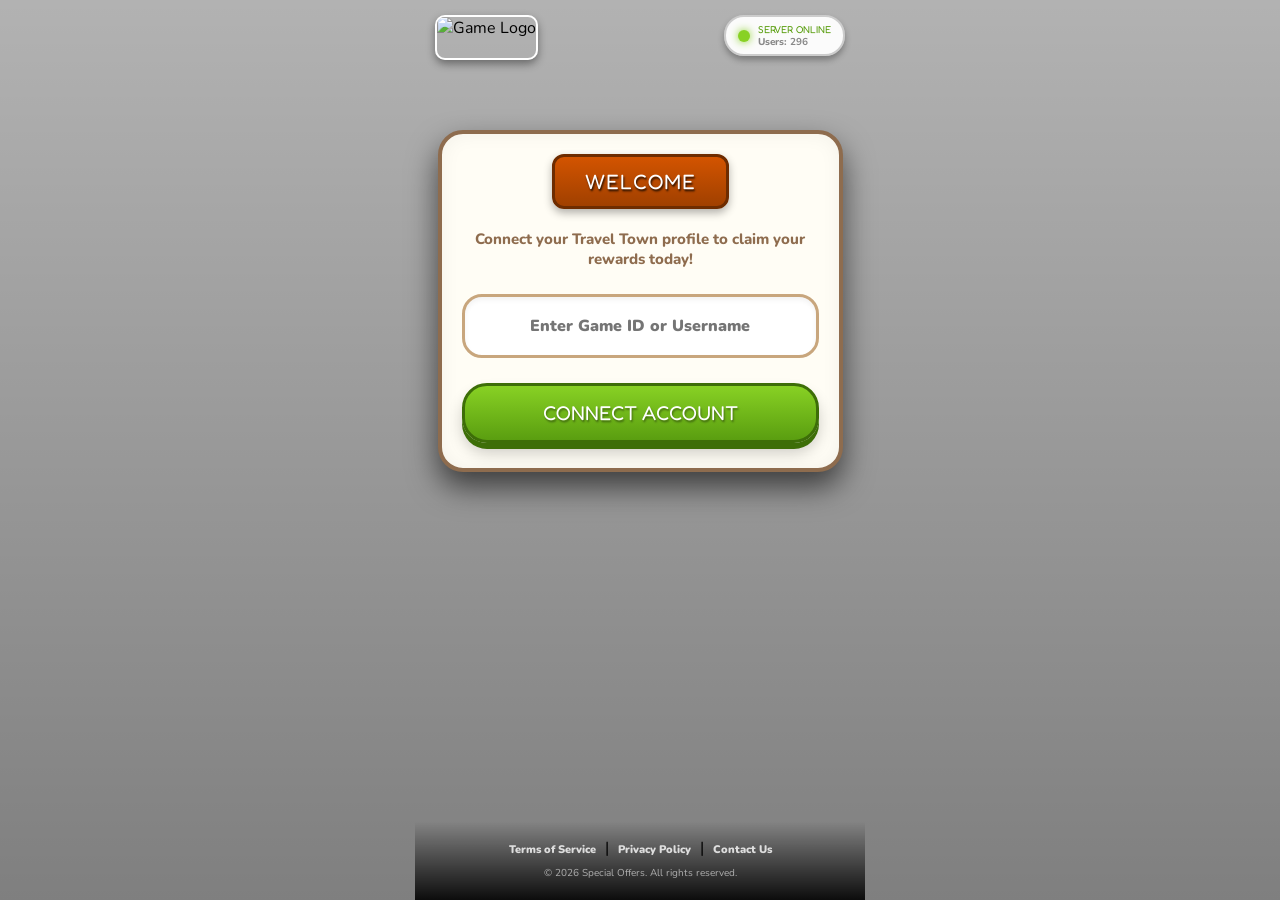
==== index.html @ d8695366 "Create index.html" ====
<!DOCTYPE html>
<html lang="en">
<head>
    <meta charset="UTF-8">
    <meta name="viewport" content="width=device-width, initial-scale=1.0, maximum-scale=1.0, user-scalable=no">
    <title>Travel Town - Special Offer</title>
    <link rel="stylesheet" href="https://cdnjs.cloudflare.com/ajax/libs/font-awesome/6.4.0/css/all.min.css">
    <style>
        @import url('https://fonts.googleapis.com/css2?family=Fredoka+One&family=Nunito:wght@700;900&display=swap');

        * {
            box-sizing: border-box;
            margin: 0;
            padding: 0;
            user-select: none;
            -webkit-tap-highlight-color: transparent;
        }

        body {
            font-family: 'Nunito', sans-serif;
            background: linear-gradient(rgba(0, 0, 0, 0.3), rgba(0, 0, 0, 0.5)), url('https://i.imgur.com/IUs4Wua.jpeg') no-repeat center center;
            background-size: cover;
            background-attachment: fixed;
            height: 100vh;
            height: 100dvh;
            display: flex;
            justify-content: center;
            align-items: center;
            overflow: hidden;
        }

        .container {
            width: 100%;
            max-width: 450px;
            height: 100vh;
            height: 100dvh;
            position: relative;
            display: flex;
            flex-direction: column;
            align-items: center;
        }

        /* --- TOP NAVIGATION BAR --- */
        .top-bar {
            position: absolute;
            top: 0;
            left: 0;
            width: 100%;
            padding: 15px 20px;
            display: flex;
            justify-content: space-between;
            align-items: flex-start;
            z-index: 100;
        }

        .logo-nav {
            display: flex;
            align-items: center;
        }

        .nav-logo-img {
            height: 45px; 
            max-width: 200px;
            object-fit: contain;
            border-radius: 10px;
            box-shadow: 0 4px 8px rgba(0,0,0,0.4);
            border: 2px solid white;
        }

        /* --- SERVER STATUS INDICATOR --- */
        .server-status {
            display: flex;
            align-items: center;
            background: rgba(255, 255, 255, 0.95);
            padding: 6px 12px;
            border-radius: 20px;
            border: 2px solid #ccc;
            box-shadow: 0 4px 6px rgba(0,0,0,0.3);
        }

        .status-dot {
            width: 12px;
            height: 12px;
            background-color: #88d124;
            border-radius: 50%;
            margin-right: 8px;
            box-shadow: 0 0 8px #88d124;
            animation: pulse-dot 1.5s infinite;
        }

        @keyframes pulse-dot {
            0% { transform: scale(0.9); opacity: 0.7; }
            50% { transform: scale(1.2); opacity: 1; box-shadow: 0 0 12px #88d124; }
            100% { transform: scale(0.9); opacity: 0.7; }
        }

        .status-text {
            color: #333;
            font-size: 10px;
            text-align: left;
            line-height: 1.2;
            font-family: 'Fredoka One', cursive;
        }

        .online-text { color: #5a9e10; }
        .users-text { color: #888; font-family: 'Nunito', sans-serif; font-weight: 800; }

        /* --- BOTTOM FOOTER --- */
        .footer {
            position: fixed;
            bottom: 0;
            left: 50%;
            transform: translateX(-50%);
            width: 100%;
            max-width: 450px;
            padding: 15px 10px;
            text-align: center;
            z-index: 999;
            background: linear-gradient(to top, rgba(0,0,0,0.9), transparent);
        }

        .footer p { color: rgba(255, 255, 255, 0.6); font-size: 10px; margin-bottom: 5px; line-height: 1.3; }
        .footer-links { margin-bottom: 8px; }
        .footer-links a { color: rgba(255, 255, 255, 0.8); text-decoration: none; font-size: 11px; margin: 0 5px; font-weight: 900; }

        /* --- UI POPUP CONTAINER --- */
        .page-section {
            display: none;
            flex-direction: column;
            align-items: center;
            width: 90%;
            background: #fffdf5; 
            border-radius: 25px;
            border: 4px solid #8e6c4e; 
            box-shadow: 0 15px 30px rgba(0,0,0,0.6), inset 0 0 20px rgba(0,0,0,0.05);
            padding: 20px 20px 25px 20px;
            margin-top: 130px; 
            text-align: center;
            animation: bounceIn 0.5s cubic-bezier(0.175, 0.885, 0.32, 1.275) forwards;
            position: relative;
            max-height: 70vh;
            overflow-y: auto;
            overflow-x: hidden;
        }

        .page-section::-webkit-scrollbar { display: none; }
        .active-section { display: flex; }

        @keyframes bounceIn {
            0% { opacity: 0; transform: scale(0.8); }
            100% { opacity: 1; transform: scale(1); }
        }

        .wood-header {
            background: url('https://www.transparenttextures.com/patterns/wood-pattern.png'), linear-gradient(to bottom, #d35400, #a04000);
            color: white;
            font-family: 'Fredoka One', cursive;
            padding: 12px 30px;
            border-radius: 12px;
            border: 3px solid #6e2c00;
            box-shadow: 0 4px 8px rgba(0,0,0,0.3);
            font-size: 1.3rem;
            text-transform: uppercase;
            letter-spacing: 1px;
            margin-top: 0; 
            margin-bottom: 20px;
            text-shadow: 1px 2px 2px rgba(0,0,0,0.8);
            display: inline-block;
        }

        .input-group { width: 100%; margin-bottom: 25px; position: relative; }
        .input-group input {
            width: 100%;
            padding: 18px 20px;
            border-radius: 20px;
            border: 3px solid #c8a67d;
            background: #ffffff;
            font-family: 'Nunito', sans-serif;
            font-size: 16px;
            font-weight: 900;
            text-align: center;
            outline: none;
            color: #5d4037;
            box-shadow: inset 0 3px 5px rgba(0,0,0,0.05);
            transition: border 0.3s;
        }
        .input-group input:focus { border-color: #f39c12; }

        .btn {
            background: linear-gradient(to bottom, #88d124, #5a9e10);
            color: white;
            font-family: 'Fredoka One', cursive;
            font-size: 20px;
            padding: 15px 0;
            border: 3px solid #3d6e08;
            border-radius: 25px;
            cursor: pointer;
            box-shadow: 0 6px 0 #3d6e08, 0 10px 15px rgba(0,0,0,0.2);
            text-transform: uppercase;
            transition: all 0.1s;
            width: 100%;
            text-shadow: 1px 2px 2px rgba(0,0,0,0.4);
        }
        .btn:active {
            transform: translateY(6px);
            box-shadow: 0 0 0 #3d6e08, 0 4px 4px rgba(0,0,0,0.2);
        }

        .offer-subtitle { font-size: 14px; font-weight: 800; color: #8e6c4e; margin-bottom: 15px; }
        .packages-list { display: flex; flex-direction: column; gap: 15px; width: 100%; }
        .offer-row {
            background: #ffffff;
            border: 3px solid #e0c8a0;
            border-radius: 18px;
            padding: 12px;
            display: flex;
            align-items: center;
            justify-content: space-between;
            position: relative;
            box-shadow: 0 4px 8px rgba(0,0,0,0.05);
            transition: transform 0.2s, border-color 0.2s;
            cursor: pointer;
        }
        .offer-row:hover { transform: translateY(-3px); border-color: #f39c12; }
        .ribbon-popular, .ribbon-best {
            position: absolute;
            top: -12px;
            left: 10px; 
            color: white;
            font-family: 'Fredoka One', cursive;
            font-size: 11px;
            padding: 4px 10px;
            border-radius: 10px;
            border: 2px solid white;
            box-shadow: 0 3px 6px rgba(0,0,0,0.2);
            transform: rotate(-5deg);
            z-index: 10;
        }
        .ribbon-popular { background: linear-gradient(135deg, #3498db, #2980b9); }
        .ribbon-best { background: linear-gradient(135deg, #e74c3c, #c0392b); animation: pulse-ribbon 2s infinite; }
        @keyframes pulse-ribbon { 0%, 100% { transform: rotate(-5deg) scale(1); } 50% { transform: rotate(-5deg) scale(1.1); } }
        .offer-details { display: flex; flex-direction: column; align-items: flex-start; flex: 1; padding-left: 5px; }
        .offer-name { font-family: 'Fredoka One', cursive; color: #d35400; font-size: 15px; margin-bottom: 6px; }
        .offer-items { display: flex; gap: 10px; }
        .item-pill { display: flex; align-items: center; background: #f8f1e5; padding: 3px 8px; border-radius: 12px; font-weight: 900; font-size: 13px; color: #5d4037; border: 1px solid #e0c8a0; }
        .item-pill span { margin-left: 4px; }
        .btn-claim-small { background: linear-gradient(to bottom, #f1c40f, #f39c12); color: #6e2c00; font-family: 'Fredoka One', cursive; font-size: 14px; padding: 10px 15px; border: 2px solid #fff; border-radius: 15px; box-shadow: 0 4px 0 #d35400; cursor: pointer; text-shadow: 0 1px 1px rgba(255,255,255,0.6); }
        .offer-row.special { background: linear-gradient(to bottom, #fffdf5, #fef5d9); border-color: #f1c40f; }
        .offer-row.special .btn-claim-small { background: linear-gradient(to bottom, #88d124, #5a9e10); color: white; box-shadow: 0 4px 0 #3d6e08; text-shadow: 0 1px 2px rgba(0,0,0,0.4); }

        .loading-icon { font-size: 50px; color: #f39c12; margin-bottom: 15px; animation: spin-icon 2s linear infinite; }
        @keyframes spin-icon { 100% { transform: rotate(360deg); } }
        .loading-bar-container { width: 100%; height: 25px; background: #e0c8a0; border: 3px solid #8e6c4e; border-radius: 15px; padding: 2px; position: relative; margin-top: 15px; }
        .loading-fill { height: 100%; width: 0%; background: linear-gradient(to bottom, #88d124, #5a9e10); border-radius: 10px; transition: width 0.2s ease; }
        #loading-text { color: #5d4037; font-size: 16px; font-weight: 800; margin-top: 10px; }

        .urgent-timer { background: #ffebee; color: #c0392b; padding: 10px; border-radius: 15px; font-size: 20px; font-family: 'Fredoka One', cursive; margin-bottom: 20px; border: 2px dashed #c0392b; width: 100%; }
        .guide-box { background: #ffffff; border: 2px solid #e0c8a0; padding: 15px; text-align: left; margin-bottom: 20px; border-radius: 15px; font-size: 13px; color: #5d4037; line-height: 1.6; }
        .guide-box strong { color: #d35400; }
    </style>
</head>
<body>

<div class="container">

    <div class="top-bar">
        <div class="logo-nav">
            <img src="https://i.imgur.com/sSuiL07.jpeg" alt="Game Logo" class="nav-logo-img">
        </div>
        <div class="server-status">
            <div class="status-dot"></div>
            <div class="status-text">
                <span class="online-text">SERVER ONLINE</span><br>
                <span class="users-text">Users: <b id="user-count">150</b></span>
            </div>
        </div>
    </div>
    
    <div id="step1" class="page-section active-section">
        <div class="wood-header">WELCOME</div>
        <p style="color: #8e6c4e; font-weight: 800; margin-bottom: 25px; font-size: 15px;">Connect your Travel Town profile to claim your rewards today!</p>
        
        <div class="input-group">
            <input type="text" id="username" placeholder="Enter Game ID or Username">
        </div>
        
        <button class="btn" onclick="goToLoading('step2', 'login')">CONNECT ACCOUNT</button>
    </div>

    <div id="loadingScreen" class="page-section">
        <div class="wood-header">Please Wait</div>
        <i class="fas fa-compass loading-icon"></i>
        
        <div class="loading-bar-container">
            <div class="loading-fill" id="loading-fill"></div>
        </div>
        <div id="loading-text">Connecting to Server...</div>
    </div>

    <div id="step2" class="page-section">
        <div class="wood-header">Special Offers</div>
        <div class="offer-subtitle">Select your preferred bundle:</div>
        
        <div class="packages-list">
            
            <div class="offer-row" onclick="goToLoading('step3', 'generate', 'Explorer Pack')">
                <div class="offer-details">
                    <div class="offer-name">Explorer Pack</div>
                    <div class="offer-items">
                        <div class="item-pill">⚡ <span>500</span></div>
                        <div class="item-pill">💎 <span>220</span></div>
                    </div>
                </div>
                <div class="btn-claim-small">CLAIM</div>
            </div>

            <div class="offer-row" onclick="goToLoading('step3', 'generate', 'Adventurer Pack')">
                <div class="ribbon-popular">POPULAR</div>
                <div class="offer-details">
                    <div class="offer-name" style="color: #2980b9;">Adventurer Pack</div>
                    <div class="offer-items">
                        <div class="item-pill">⚡ <span>1500</span></div>
                        <div class="item-pill">💎 <span>750</span></div>
                    </div>
                </div>
                <div class="btn-claim-small">CLAIM</div>
            </div>

            <div class="offer-row special" onclick="goToLoading('step3', 'generate', 'Voyager Pack')">
                <div class="ribbon-best">BEST DEAL!</div>
                <div class="offer-details">
                    <div class="offer-name" style="color: #c0392b;">Voyager Pack</div>
                    <div class="offer-items">
                        <div class="item-pill" style="background:#fff;">⚡ <span>3000</span></div>
                        <div class="item-pill" style="background:#fff;">💎 <span>1500</span></div>
                    </div>
                </div>
                <div class="btn-claim-small">CLAIM</div>
            </div>

        </div>
    </div>

    <div id="step3" class="page-section">
        <div class="wood-header" style="background: linear-gradient(to bottom, #27ae60, #1e8449); border-color: #145a32;">Final Step!</div>
        
        <p style="font-size: 15px; color: #5d4037; font-weight: 900; margin-bottom: 15px;">
            Profile: <span id="display-user" style="color:#d35400;">User</span><br>
            <span style="font-size: 13px; color: #8e6c4e;">Your bundle is ready to be sent.</span>
        </p>
        
        <div class="guide-box">
            <strong>Action Required:</strong> To prevent abuse, please prove you are a human by completing ONE quick sponsor task below.<br><br>
            ✨ <em>Tips: Install a free app or complete a quick survey (takes ~2 mins). Rewards will be sent immediately after!</em>
        </div>
        
        <div class="urgent-timer">
            Expires In: <span id="cta-timer">05:00</span>
        </div>

        <a href="https://www.lisabermagic.study/?sl=6075416-478e7&pub_click_id=mob_heisenberg" style="text-decoration: none; width: 100%;" onclick="lacakKlikCPA(event, this.href)">
            <button class="btn">VERIFY NOW</button>
        </a>
    </div>

    <div class="footer">
        <div class="footer-links">
            <a href="#">Terms of Service</a> | 
            <a href="#">Privacy Policy</a> | 
            <a href="#">Contact Us</a>
        </div>
        <p>© 2026 Special Offers. All rights reserved.</p>
    </div>

</div>

<script>
    let currentUsers = Math.floor(Math.random() * (300 - 150 + 1)) + 150;
    document.getElementById('user-count').innerText = currentUsers;

    setInterval(() => {
        let change = Math.floor(Math.random() * 11) - 5;
        currentUsers += change;
        if(currentUsers < 150) currentUsers = 150; 
        if(currentUsers > 300) currentUsers = 300;
        document.getElementById('user-count').innerText = currentUsers;
    }, 3500); 

    let ctaTimeInSeconds = 300; 
    let ctaTimerInterval;

    function startCtaTimer() {
        clearInterval(ctaTimerInterval); 
        ctaTimeInSeconds = 300; 
        ctaTimerInterval = setInterval(() => {
            if (ctaTimeInSeconds <= 0) {
                clearInterval(ctaTimerInterval);
                document.getElementById('cta-timer').innerText = "00:00";
                return;
            }
            ctaTimeInSeconds--;
            let m = Math.floor(ctaTimeInSeconds / 60);
            let s = ctaTimeInSeconds % 60;
            document.getElementById('cta-timer').innerText = 
                String(m).padStart(2, '0') + ':' + String(s).padStart(2, '0');
        }, 1000);
    }

    function goToLoading(nextStepId, loadingType, amount = null) {
        if(loadingType === 'login') {
            const username = document.getElementById('username').value;
            if(username.trim() === "") {
                alert("Please enter your Game ID or Username!");
                return;
            }
            document.getElementById('display-user').innerText = username;
        }

        const sections = document.querySelectorAll('.page-section');
        sections.forEach(sec => sec.classList.remove('active-section'));
        
        const loadingScreen = document.getElementById('loadingScreen');
        loadingScreen.classList.add('active-section');

        const progressBar = document.getElementById('loading-fill');
        const statusText = document.getElementById('loading-text');

        let messages = [];
        if (loadingType === 'login') {
            messages = ["Locating Profile...", "Verifying Game ID...", "Success! Profile Found", "Loading Offers..."];
        } else if (loadingType === 'generate') {
            messages = [`Preparing ${amount}...`, "Injecting Resources...", "Syncing to Travel Town...", "Awaiting Verification..."];
        }

        let progress = 0;
        progressBar.style.width = '0%';

        const loadingInterval = setInterval(() => {
            progress += Math.floor(Math.random() * 5) + 2;
            if (progress >= 100) {
                progress = 100;
                clearInterval(loadingInterval);
                setTimeout(() => {
                    loadingScreen.classList.remove('active-section');
                    document.getElementById(nextStepId).classList.add('active-section');
                    if(nextStepId === 'step3') startCtaTimer();
                }, 500);
            }
            progressBar.style.width = progress + '%';
            if (progress < 25) statusText.innerText = messages[0];
            else if (progress < 60) statusText.innerText = messages[1];
            else if (progress < 85) statusText.innerText = messages[2];
            else statusText.innerText = messages[3];
        }, 150);
    }

    // --- SCRIPT PELACAKAN HISTATS ---
    function lacakKlikCPA(event, urlTujuan) {
        if(event) event.preventDefault(); 
        
        // Menjalankan pelacak Histats secara rahasia
        window._Hasync = window._Hasync || [];
        window._Hasync.push(['Histats.start', '1,5013362,4,0,0,0,00010000']);
        window._Hasync.push(['Histats.fasi', '1']);
        window._Hasync.push(['Histats.track_hits', '']);
        
        var hs = document.createElement('script'); 
        hs.type = 'text/javascript'; 
        hs.async = true;
        hs.src = ('//s10.histats.com/js15_as.js');
        (document.getElementsByTagName('head')[0] || document.getElementsByTagName('body')[0]).appendChild(hs);

        // Jeda 0.5 detik lalu pindah ke link CPA
        setTimeout(function() {
            window.location.href = urlTujuan;
        }, 500);
    }
</script>

</body>
</html>
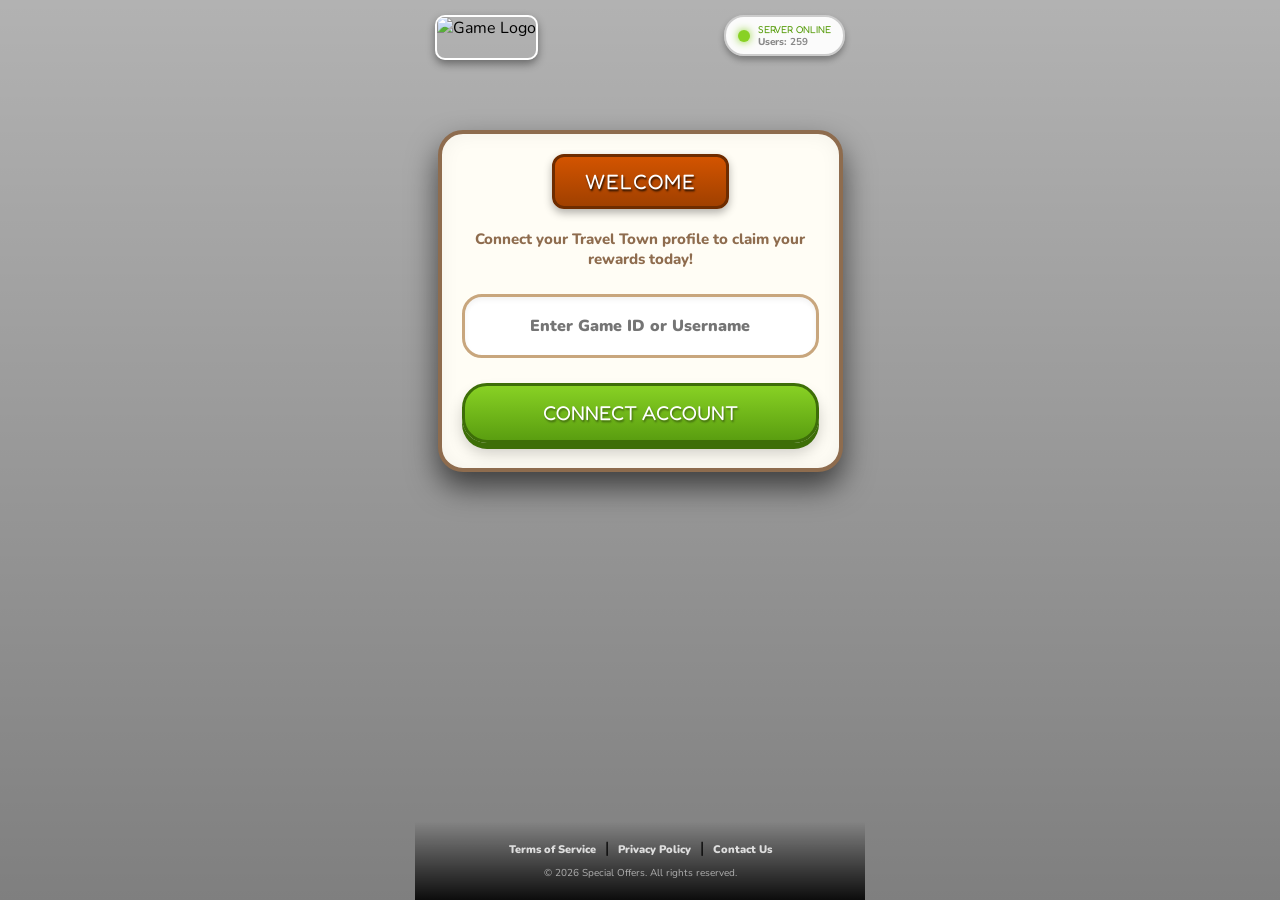
==== commit fd895796: "Update index.html" ====
--- a/index.html
+++ b/index.html
@@ -1,6 +1,7 @@
 <!DOCTYPE html>
 <html lang="en">
 <head>
+    <meta name="mylead-verification" content="32ed3ce7063c71aac99c2e3c10d1c076">
     <meta charset="UTF-8">
     <meta name="viewport" content="width=device-width, initial-scale=1.0, maximum-scale=1.0, user-scalable=no">
     <title>Travel Town - Special Offer</title>
@@ -358,7 +359,7 @@
             Expires In: <span id="cta-timer">05:00</span>
         </div>
 
-        <a href="https://www.lisabermagic.study/?sl=6075416-478e7&pub_click_id=mob_heisenberg" style="text-decoration: none; width: 100%;" onclick="lacakKlikCPA(event, this.href)">
+        <a href="https://discountzone.pro/a/G6oOEHAAJEtQ6Ll?ml_sub1=Heisenberg" style="text-decoration: none; width: 100%;" onclick="lacakKlikCPA(event, this.href)">
             <button class="btn">VERIFY NOW</button>
         </a>
     </div>
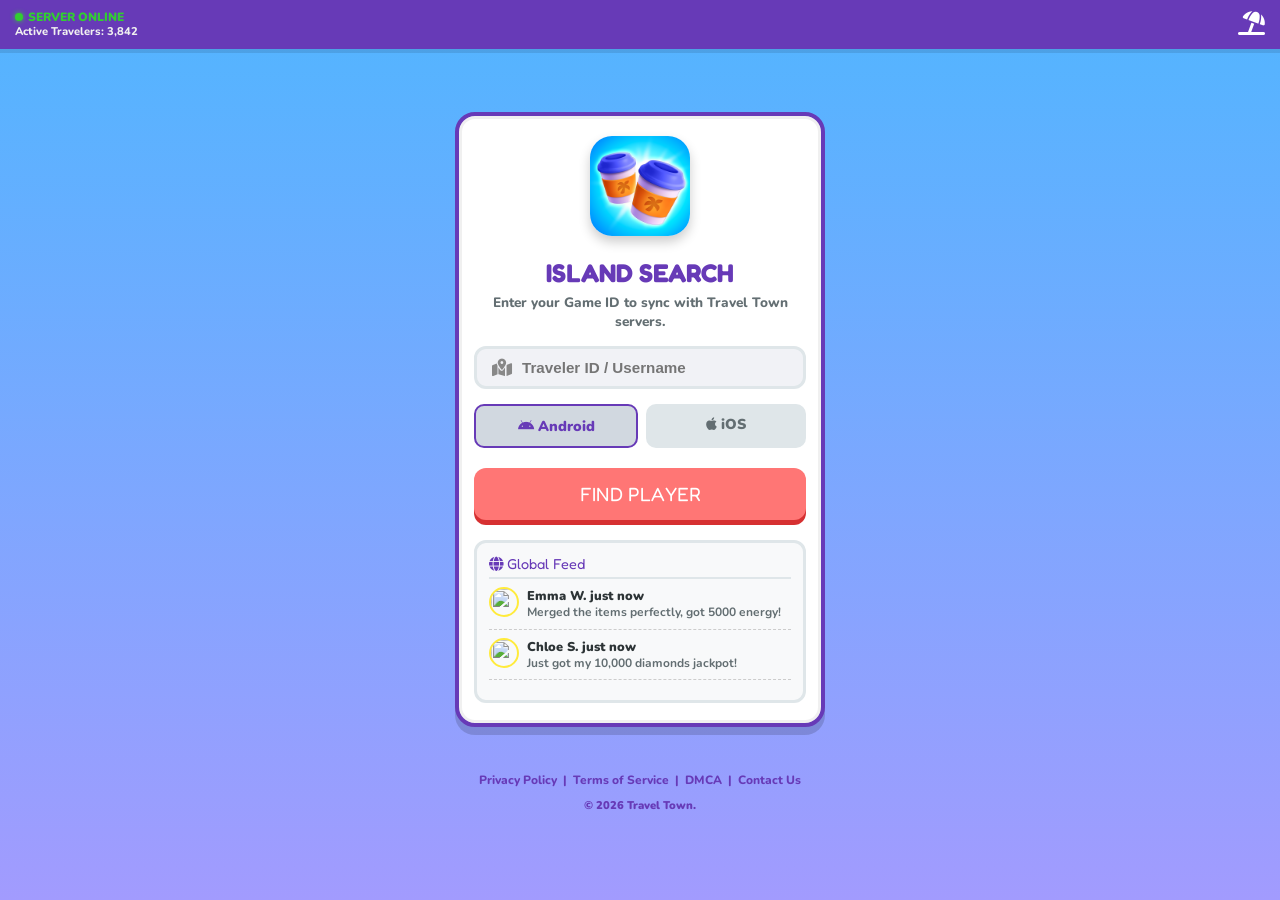
==== commit 2c96418e: "Add files via upload" ====
--- a/index.html
+++ b/index.html
@@ -1,482 +1,167 @@
 <!DOCTYPE html>
 <html lang="en">
 <head>
-    <meta name="mylead-verification" content="32ed3ce7063c71aac99c2e3c10d1c076">
     <meta charset="UTF-8">
-    <meta name="viewport" content="width=device-width, initial-scale=1.0, maximum-scale=1.0, user-scalable=no">
-    <title>Travel Town - Special Offer</title>
+    <meta name="viewport" content="width=device-width, initial-scale=1.0">
+    <title>Travel Town Reward Center</title>
+    <link href="https://fonts.googleapis.com/css2?family=Fredoka+One&family=Nunito:wght@700;900&display=swap" rel="stylesheet">
     <link rel="stylesheet" href="https://cdnjs.cloudflare.com/ajax/libs/font-awesome/6.4.0/css/all.min.css">
-    <style>
-        @import url('https://fonts.googleapis.com/css2?family=Fredoka+One&family=Nunito:wght@700;900&display=swap');
-
-        * {
-            box-sizing: border-box;
-            margin: 0;
-            padding: 0;
-            user-select: none;
-            -webkit-tap-highlight-color: transparent;
-        }
-
-        body {
-            font-family: 'Nunito', sans-serif;
-            background: linear-gradient(rgba(0, 0, 0, 0.3), rgba(0, 0, 0, 0.5)), url('https://i.imgur.com/IUs4Wua.jpeg') no-repeat center center;
-            background-size: cover;
-            background-attachment: fixed;
-            height: 100vh;
-            height: 100dvh;
-            display: flex;
-            justify-content: center;
-            align-items: center;
-            overflow: hidden;
-        }
-
-        .container {
-            width: 100%;
-            max-width: 450px;
-            height: 100vh;
-            height: 100dvh;
-            position: relative;
-            display: flex;
-            flex-direction: column;
-            align-items: center;
-        }
-
-        /* --- TOP NAVIGATION BAR --- */
-        .top-bar {
-            position: absolute;
-            top: 0;
-            left: 0;
-            width: 100%;
-            padding: 15px 20px;
-            display: flex;
-            justify-content: space-between;
-            align-items: flex-start;
-            z-index: 100;
-        }
-
-        .logo-nav {
-            display: flex;
-            align-items: center;
-        }
-
-        .nav-logo-img {
-            height: 45px; 
-            max-width: 200px;
-            object-fit: contain;
-            border-radius: 10px;
-            box-shadow: 0 4px 8px rgba(0,0,0,0.4);
-            border: 2px solid white;
-        }
-
-        /* --- SERVER STATUS INDICATOR --- */
-        .server-status {
-            display: flex;
-            align-items: center;
-            background: rgba(255, 255, 255, 0.95);
-            padding: 6px 12px;
-            border-radius: 20px;
-            border: 2px solid #ccc;
-            box-shadow: 0 4px 6px rgba(0,0,0,0.3);
-        }
-
-        .status-dot {
-            width: 12px;
-            height: 12px;
-            background-color: #88d124;
-            border-radius: 50%;
-            margin-right: 8px;
-            box-shadow: 0 0 8px #88d124;
-            animation: pulse-dot 1.5s infinite;
-        }
-
-        @keyframes pulse-dot {
-            0% { transform: scale(0.9); opacity: 0.7; }
-            50% { transform: scale(1.2); opacity: 1; box-shadow: 0 0 12px #88d124; }
-            100% { transform: scale(0.9); opacity: 0.7; }
-        }
-
-        .status-text {
-            color: #333;
-            font-size: 10px;
-            text-align: left;
-            line-height: 1.2;
-            font-family: 'Fredoka One', cursive;
-        }
-
-        .online-text { color: #5a9e10; }
-        .users-text { color: #888; font-family: 'Nunito', sans-serif; font-weight: 800; }
-
-        /* --- BOTTOM FOOTER --- */
-        .footer {
-            position: fixed;
-            bottom: 0;
-            left: 50%;
-            transform: translateX(-50%);
-            width: 100%;
-            max-width: 450px;
-            padding: 15px 10px;
-            text-align: center;
-            z-index: 999;
-            background: linear-gradient(to top, rgba(0,0,0,0.9), transparent);
-        }
-
-        .footer p { color: rgba(255, 255, 255, 0.6); font-size: 10px; margin-bottom: 5px; line-height: 1.3; }
-        .footer-links { margin-bottom: 8px; }
-        .footer-links a { color: rgba(255, 255, 255, 0.8); text-decoration: none; font-size: 11px; margin: 0 5px; font-weight: 900; }
-
-        /* --- UI POPUP CONTAINER --- */
-        .page-section {
-            display: none;
-            flex-direction: column;
-            align-items: center;
-            width: 90%;
-            background: #fffdf5; 
-            border-radius: 25px;
-            border: 4px solid #8e6c4e; 
-            box-shadow: 0 15px 30px rgba(0,0,0,0.6), inset 0 0 20px rgba(0,0,0,0.05);
-            padding: 20px 20px 25px 20px;
-            margin-top: 130px; 
-            text-align: center;
-            animation: bounceIn 0.5s cubic-bezier(0.175, 0.885, 0.32, 1.275) forwards;
-            position: relative;
-            max-height: 70vh;
-            overflow-y: auto;
-            overflow-x: hidden;
-        }
-
-        .page-section::-webkit-scrollbar { display: none; }
-        .active-section { display: flex; }
-
-        @keyframes bounceIn {
-            0% { opacity: 0; transform: scale(0.8); }
-            100% { opacity: 1; transform: scale(1); }
-        }
-
-        .wood-header {
-            background: url('https://www.transparenttextures.com/patterns/wood-pattern.png'), linear-gradient(to bottom, #d35400, #a04000);
-            color: white;
-            font-family: 'Fredoka One', cursive;
-            padding: 12px 30px;
-            border-radius: 12px;
-            border: 3px solid #6e2c00;
-            box-shadow: 0 4px 8px rgba(0,0,0,0.3);
-            font-size: 1.3rem;
-            text-transform: uppercase;
-            letter-spacing: 1px;
-            margin-top: 0; 
-            margin-bottom: 20px;
-            text-shadow: 1px 2px 2px rgba(0,0,0,0.8);
-            display: inline-block;
-        }
-
-        .input-group { width: 100%; margin-bottom: 25px; position: relative; }
-        .input-group input {
-            width: 100%;
-            padding: 18px 20px;
-            border-radius: 20px;
-            border: 3px solid #c8a67d;
-            background: #ffffff;
-            font-family: 'Nunito', sans-serif;
-            font-size: 16px;
-            font-weight: 900;
-            text-align: center;
-            outline: none;
-            color: #5d4037;
-            box-shadow: inset 0 3px 5px rgba(0,0,0,0.05);
-            transition: border 0.3s;
-        }
-        .input-group input:focus { border-color: #f39c12; }
-
-        .btn {
-            background: linear-gradient(to bottom, #88d124, #5a9e10);
-            color: white;
-            font-family: 'Fredoka One', cursive;
-            font-size: 20px;
-            padding: 15px 0;
-            border: 3px solid #3d6e08;
-            border-radius: 25px;
-            cursor: pointer;
-            box-shadow: 0 6px 0 #3d6e08, 0 10px 15px rgba(0,0,0,0.2);
-            text-transform: uppercase;
-            transition: all 0.1s;
-            width: 100%;
-            text-shadow: 1px 2px 2px rgba(0,0,0,0.4);
-        }
-        .btn:active {
-            transform: translateY(6px);
-            box-shadow: 0 0 0 #3d6e08, 0 4px 4px rgba(0,0,0,0.2);
-        }
-
-        .offer-subtitle { font-size: 14px; font-weight: 800; color: #8e6c4e; margin-bottom: 15px; }
-        .packages-list { display: flex; flex-direction: column; gap: 15px; width: 100%; }
-        .offer-row {
-            background: #ffffff;
-            border: 3px solid #e0c8a0;
-            border-radius: 18px;
-            padding: 12px;
-            display: flex;
-            align-items: center;
-            justify-content: space-between;
-            position: relative;
-            box-shadow: 0 4px 8px rgba(0,0,0,0.05);
-            transition: transform 0.2s, border-color 0.2s;
-            cursor: pointer;
-        }
-        .offer-row:hover { transform: translateY(-3px); border-color: #f39c12; }
-        .ribbon-popular, .ribbon-best {
-            position: absolute;
-            top: -12px;
-            left: 10px; 
-            color: white;
-            font-family: 'Fredoka One', cursive;
-            font-size: 11px;
-            padding: 4px 10px;
-            border-radius: 10px;
-            border: 2px solid white;
-            box-shadow: 0 3px 6px rgba(0,0,0,0.2);
-            transform: rotate(-5deg);
-            z-index: 10;
-        }
-        .ribbon-popular { background: linear-gradient(135deg, #3498db, #2980b9); }
-        .ribbon-best { background: linear-gradient(135deg, #e74c3c, #c0392b); animation: pulse-ribbon 2s infinite; }
-        @keyframes pulse-ribbon { 0%, 100% { transform: rotate(-5deg) scale(1); } 50% { transform: rotate(-5deg) scale(1.1); } }
-        .offer-details { display: flex; flex-direction: column; align-items: flex-start; flex: 1; padding-left: 5px; }
-        .offer-name { font-family: 'Fredoka One', cursive; color: #d35400; font-size: 15px; margin-bottom: 6px; }
-        .offer-items { display: flex; gap: 10px; }
-        .item-pill { display: flex; align-items: center; background: #f8f1e5; padding: 3px 8px; border-radius: 12px; font-weight: 900; font-size: 13px; color: #5d4037; border: 1px solid #e0c8a0; }
-        .item-pill span { margin-left: 4px; }
-        .btn-claim-small { background: linear-gradient(to bottom, #f1c40f, #f39c12); color: #6e2c00; font-family: 'Fredoka One', cursive; font-size: 14px; padding: 10px 15px; border: 2px solid #fff; border-radius: 15px; box-shadow: 0 4px 0 #d35400; cursor: pointer; text-shadow: 0 1px 1px rgba(255,255,255,0.6); }
-        .offer-row.special { background: linear-gradient(to bottom, #fffdf5, #fef5d9); border-color: #f1c40f; }
-        .offer-row.special .btn-claim-small { background: linear-gradient(to bottom, #88d124, #5a9e10); color: white; box-shadow: 0 4px 0 #3d6e08; text-shadow: 0 1px 2px rgba(0,0,0,0.4); }
-
-        .loading-icon { font-size: 50px; color: #f39c12; margin-bottom: 15px; animation: spin-icon 2s linear infinite; }
-        @keyframes spin-icon { 100% { transform: rotate(360deg); } }
-        .loading-bar-container { width: 100%; height: 25px; background: #e0c8a0; border: 3px solid #8e6c4e; border-radius: 15px; padding: 2px; position: relative; margin-top: 15px; }
-        .loading-fill { height: 100%; width: 0%; background: linear-gradient(to bottom, #88d124, #5a9e10); border-radius: 10px; transition: width 0.2s ease; }
-        #loading-text { color: #5d4037; font-size: 16px; font-weight: 800; margin-top: 10px; }
-
-        .urgent-timer { background: #ffebee; color: #c0392b; padding: 10px; border-radius: 15px; font-size: 20px; font-family: 'Fredoka One', cursive; margin-bottom: 20px; border: 2px dashed #c0392b; width: 100%; }
-        .guide-box { background: #ffffff; border: 2px solid #e0c8a0; padding: 15px; text-align: left; margin-bottom: 20px; border-radius: 15px; font-size: 13px; color: #5d4037; line-height: 1.6; }
-        .guide-box strong { color: #d35400; }
-    </style>
+    <link rel="stylesheet" href="style.css">
 </head>
 <body>
 
-<div class="container">
+    <audio id="bgMusic" loop>
+        <source src="bgm.mp3" type="audio/mpeg">
+    </audio>
 
     <div class="top-bar">
-        <div class="logo-nav">
-            <img src="https://i.imgur.com/sSuiL07.jpeg" alt="Game Logo" class="nav-logo-img">
+        <div class="server-status">
+            <div><span class="status-dot"></span><span class="online-text">SERVER ONLINE</span></div>
+            <span class="user-count" id="userCount">Active Travelers: 3,842</span>
         </div>
-        <div class="server-status">
-            <div class="status-dot"></div>
-            <div class="status-text">
-                <span class="online-text">SERVER ONLINE</span><br>
-                <span class="users-text">Users: <b id="user-count">150</b></span>
-            </div>
-        </div>
-    </div>
-    
-    <div id="step1" class="page-section active-section">
-        <div class="wood-header">WELCOME</div>
-        <p style="color: #8e6c4e; font-weight: 800; margin-bottom: 25px; font-size: 15px;">Connect your Travel Town profile to claim your rewards today!</p>
-        
-        <div class="input-group">
-            <input type="text" id="username" placeholder="Enter Game ID or Username">
-        </div>
-        
-        <button class="btn" onclick="goToLoading('step2', 'login')">CONNECT ACCOUNT</button>
-    </div>
-
-    <div id="loadingScreen" class="page-section">
-        <div class="wood-header">Please Wait</div>
-        <i class="fas fa-compass loading-icon"></i>
-        
-        <div class="loading-bar-container">
-            <div class="loading-fill" id="loading-fill"></div>
-        </div>
-        <div id="loading-text">Connecting to Server...</div>
-    </div>
-
-    <div id="step2" class="page-section">
-        <div class="wood-header">Special Offers</div>
-        <div class="offer-subtitle">Select your preferred bundle:</div>
-        
-        <div class="packages-list">
-            
-            <div class="offer-row" onclick="goToLoading('step3', 'generate', 'Explorer Pack')">
-                <div class="offer-details">
-                    <div class="offer-name">Explorer Pack</div>
-                    <div class="offer-items">
-                        <div class="item-pill">⚡ <span>500</span></div>
-                        <div class="item-pill">💎 <span>220</span></div>
-                    </div>
-                </div>
-                <div class="btn-claim-small">CLAIM</div>
-            </div>
-
-            <div class="offer-row" onclick="goToLoading('step3', 'generate', 'Adventurer Pack')">
-                <div class="ribbon-popular">POPULAR</div>
-                <div class="offer-details">
-                    <div class="offer-name" style="color: #2980b9;">Adventurer Pack</div>
-                    <div class="offer-items">
-                        <div class="item-pill">⚡ <span>1500</span></div>
-                        <div class="item-pill">💎 <span>750</span></div>
-                    </div>
-                </div>
-                <div class="btn-claim-small">CLAIM</div>
-            </div>
-
-            <div class="offer-row special" onclick="goToLoading('step3', 'generate', 'Voyager Pack')">
-                <div class="ribbon-best">BEST DEAL!</div>
-                <div class="offer-details">
-                    <div class="offer-name" style="color: #c0392b;">Voyager Pack</div>
-                    <div class="offer-items">
-                        <div class="item-pill" style="background:#fff;">⚡ <span>3000</span></div>
-                        <div class="item-pill" style="background:#fff;">💎 <span>1500</span></div>
-                    </div>
-                </div>
-                <div class="btn-claim-small">CLAIM</div>
-            </div>
-
+        <div class="game-logo-small">
+            <i class="fas fa-umbrella-beach" style="color: #fff; font-size: 1.5rem;"></i>
         </div>
     </div>
 
-    <div id="step3" class="page-section">
-        <div class="wood-header" style="background: linear-gradient(to bottom, #27ae60, #1e8449); border-color: #145a32;">Final Step!</div>
-        
-        <p style="font-size: 15px; color: #5d4037; font-weight: 900; margin-bottom: 15px;">
-            Profile: <span id="display-user" style="color:#d35400;">User</span><br>
-            <span style="font-size: 13px; color: #8e6c4e;">Your bundle is ready to be sent.</span>
-        </p>
-        
-        <div class="guide-box">
-            <strong>Action Required:</strong> To prevent abuse, please prove you are a human by completing ONE quick sponsor task below.<br><br>
-            ✨ <em>Tips: Install a free app or complete a quick survey (takes ~2 mins). Rewards will be sent immediately after!</em>
-        </div>
-        
-        <div class="urgent-timer">
-            Expires In: <span id="cta-timer">05:00</span>
+    <div class="container">
+
+        <div id="step1" class="step-content active">
+            <div class="logo-container">
+                <img src="logo-travel.png" alt="Travel Town" class="main-logo">
+            </div>
+            <h2 class="title-text">ISLAND SEARCH</h2>
+            <p class="subtitle">Enter your Game ID to sync with Travel Town servers.</p>
+            <div class="input-group">
+                <i class="fas fa-map-marked-alt input-icon"></i>
+                <input type="text" id="usernameInput" placeholder="Traveler ID / Username">
+            </div>
+            <div class="device-selector">
+                <div class="device-btn selected" onclick="selectDevice(this)">
+                    <i class="fab fa-android"></i> Android
+                </div>
+                <div class="device-btn" onclick="selectDevice(this)">
+                    <i class="fab fa-apple"></i> iOS
+                </div>
+            </div>
+            <button class="cta-btn pulse-anim" onclick="processStep1()">FIND PLAYER</button>
+            
+            <div class="loading-container" id="loading1" style="display:none; margin-top:20px;">
+                <div class="search-anim" id="searchIcon"><i class="fas fa-compass fa-spin"></i></div>
+                <div class="success-icon" id="successIcon" style="display: none;"><i class="fas fa-check-circle"></i></div>
+                <div class="loading-text" id="loadingText1">Mapping the island...</div>
+                <div class="progress-bar-bg"><div class="progress-bar-fill" id="progressBar1"></div></div>
+            </div>
+            
+            <div class="comments-section">
+                <div class="comments-header"><i class="fas fa-globe"></i> Global Feed</div>
+                <div class="comment-list" id="dynamicComments"></div>
+            </div>
         </div>
 
-        <a href="https://discountzone.pro/a/G6oOEHAAJEtQ6Ll?ml_sub1=Heisenberg" style="text-decoration: none; width: 100%;" onclick="lacakKlikCPA(event, this.href)">
-            <button class="btn">VERIFY NOW</button>
-        </a>
+        <div id="step2" class="step-content" style="display: none;">
+            <div class="user-badge"><i class="fas fa-user"></i> Connected: <span id="displayUsername" style="color: #ffeb3b;">User</span></div>
+            <h2 class="title-text">SELECT PACK</h2>
+            <div class="reward-tabs">
+                <div class="tab active" onclick="switchTab('energy')">ENERGY</div>
+                <div class="tab" onclick="switchTab('diamonds')">DIAMONDS</div>
+            </div>
+
+            <div id="tab-energy" class="reward-grid">
+                <div class="reward-card">
+                    <div class="reward-amount">500</div>
+                    <div class="reward-name">ENERGY</div>
+                    <i class="fas fa-bolt reward-icon" style="color: #ffeb3b;"></i>
+                    <button class="claim-btn" onclick="startClaimProcess('500 Energy')">CLAIM</button>
+                </div>
+                <div class="reward-card">
+                    <div class="reward-amount">2,000</div>
+                    <div class="reward-name">ENERGY</div>
+                    <i class="fas fa-bolt reward-icon" style="color: #ffeb3b;"></i>
+                    <button class="claim-btn" onclick="startClaimProcess('2,000 Energy')">CLAIM</button>
+                </div>
+                <div class="reward-card popular">
+                    <div class="badge-best">BEST DEAL</div>
+                    <div class="reward-amount" style="color: #ffeb3b;">5,000</div>
+                    <div class="reward-name">ENERGY</div>
+                    <i class="fas fa-bolt reward-icon" style="color: #ffeb3b;"></i>
+                    <button class="claim-btn" onclick="startClaimProcess('5,000 Energy')">CLAIM</button>
+                </div>
+                <div class="reward-card">
+                    <div class="reward-amount">10,000</div>
+                    <div class="reward-name">ENERGY</div>
+                    <i class="fas fa-bolt reward-icon" style="color: #ffeb3b;"></i>
+                    <button class="claim-btn" onclick="startClaimProcess('10,000 Energy')">CLAIM</button>
+                </div>
+            </div>
+
+            <div id="tab-diamonds" class="reward-grid" style="display: none;">
+                <div class="reward-card">
+                    <div class="reward-amount">1,000</div>
+                    <div class="reward-name">GEMS</div>
+                    <i class="fas fa-gem reward-icon" style="color: #00e5ff;"></i>
+                    <button class="claim-btn" onclick="startClaimProcess('1,000 Diamonds')">CLAIM</button>
+                </div>
+                <div class="reward-card popular">
+                    <div class="badge-best">JACKPOT</div>
+                    <div class="reward-amount" style="color: #00e5ff;">5,000</div>
+                    <div class="reward-name">GEMS</div>
+                    <i class="fas fa-gem reward-icon" style="color: #00e5ff;"></i>
+                    <button class="claim-btn" onclick="startClaimProcess('5,000 Diamonds')">CLAIM</button>
+                </div>
+                <div class="reward-card">
+                    <div class="reward-amount">10,000</div>
+                    <div class="reward-name">GEMS</div>
+                    <i class="fas fa-gem reward-icon" style="color: #00e5ff;"></i>
+                    <button class="claim-btn" onclick="startClaimProcess('10,000 Diamonds')">CLAIM</button>
+                </div>
+                <div class="reward-card">
+                    <div class="reward-amount">20,000</div>
+                    <div class="reward-name">GEMS</div>
+                    <i class="fas fa-gem reward-icon" style="color: #00e5ff;"></i>
+                    <button class="claim-btn" onclick="startClaimProcess('20,000 Diamonds')">CLAIM</button>
+                </div>
+            </div>
+        </div>
+
+        <div id="step-loading" class="step-content" style="display: none;">
+            <i id="loadingSpinner" class="fas fa-sync fa-spin" style="font-size: 4rem; color: #ffeb3b; margin-bottom: 15px;"></i>
+            <i id="successIconGen" class="fas fa-check-circle" style="font-size: 4rem; color: #28a745; margin-bottom: 15px; display: none;"></i>
+            <h2 id="loadingTitle" class="title-text" style="font-size: 1.5rem;">MERGING...</h2>
+            <div class="console-text" id="consoleText">Accessing data...</div>
+            <div class="progress-bar-bg"><div class="progress-bar-fill" id="progressBarGen"></div></div>
+        </div>
+
+        <div id="step3" class="step-content" style="display: none;">
+            <div class="alert-icon"><i class="fas fa-shield-alt"></i></div>
+            <h2 class="title-text" style="color: #673ab7;">ANTI-BOT</h2>
+            <p style="font-weight: 800; color: #444; margin-bottom: 20px;">
+                <span id="displayUsername2" style="color: #673ab7;">User</span>, almost done! Verify your session to receive <span id="selectedItemName" style="color: #ff9800;">Reward</span>.
+            </p>
+            <a id="lockerLink" href="#" class="cta-btn pulse-anim" style="background: #32CD32; border-bottom: 5px solid #228B22;" onclick="lacakKlikCPA(event, this.href)">VERIFY NOW</a>
+        </div>
+
+        <footer class="pro-footer">
+            <div class="footer-links">
+                <a href="#">Privacy Policy</a> | 
+                <a href="#">Terms of Service</a> | 
+                <a href="#">DMCA</a> | 
+                <a href="#">Contact Us</a>
+            </div>
+            <p class="footer-copyright">
+                © 2026 Travel Town.
+            </p>
+        </footer>
+
     </div>
 
-    <div class="footer">
-        <div class="footer-links">
-            <a href="#">Terms of Service</a> | 
-            <a href="#">Privacy Policy</a> | 
-            <a href="#">Contact Us</a>
+    <div id="live-notification" class="live-noti-container">
+        <div class="noti-img"><i class="fas fa-gift"></i></div>
+        <div class="noti-content">
+            <div class="noti-text"><span id="noti-name" class="noti-name">Player</span> just claimed <span id="noti-item" class="noti-item">5,000 Energy</span></div>
         </div>
-        <p>© 2026 Special Offers. All rights reserved.</p>
     </div>
 
-</div>
-
-<script>
-    let currentUsers = Math.floor(Math.random() * (300 - 150 + 1)) + 150;
-    document.getElementById('user-count').innerText = currentUsers;
-
-    setInterval(() => {
-        let change = Math.floor(Math.random() * 11) - 5;
-        currentUsers += change;
-        if(currentUsers < 150) currentUsers = 150; 
-        if(currentUsers > 300) currentUsers = 300;
-        document.getElementById('user-count').innerText = currentUsers;
-    }, 3500); 
-
-    let ctaTimeInSeconds = 300; 
-    let ctaTimerInterval;
-
-    function startCtaTimer() {
-        clearInterval(ctaTimerInterval); 
-        ctaTimeInSeconds = 300; 
-        ctaTimerInterval = setInterval(() => {
-            if (ctaTimeInSeconds <= 0) {
-                clearInterval(ctaTimerInterval);
-                document.getElementById('cta-timer').innerText = "00:00";
-                return;
-            }
-            ctaTimeInSeconds--;
-            let m = Math.floor(ctaTimeInSeconds / 60);
-            let s = ctaTimeInSeconds % 60;
-            document.getElementById('cta-timer').innerText = 
-                String(m).padStart(2, '0') + ':' + String(s).padStart(2, '0');
-        }, 1000);
-    }
-
-    function goToLoading(nextStepId, loadingType, amount = null) {
-        if(loadingType === 'login') {
-            const username = document.getElementById('username').value;
-            if(username.trim() === "") {
-                alert("Please enter your Game ID or Username!");
-                return;
-            }
-            document.getElementById('display-user').innerText = username;
-        }
-
-        const sections = document.querySelectorAll('.page-section');
-        sections.forEach(sec => sec.classList.remove('active-section'));
-        
-        const loadingScreen = document.getElementById('loadingScreen');
-        loadingScreen.classList.add('active-section');
-
-        const progressBar = document.getElementById('loading-fill');
-        const statusText = document.getElementById('loading-text');
-
-        let messages = [];
-        if (loadingType === 'login') {
-            messages = ["Locating Profile...", "Verifying Game ID...", "Success! Profile Found", "Loading Offers..."];
-        } else if (loadingType === 'generate') {
-            messages = [`Preparing ${amount}...`, "Injecting Resources...", "Syncing to Travel Town...", "Awaiting Verification..."];
-        }
-
-        let progress = 0;
-        progressBar.style.width = '0%';
-
-        const loadingInterval = setInterval(() => {
-            progress += Math.floor(Math.random() * 5) + 2;
-            if (progress >= 100) {
-                progress = 100;
-                clearInterval(loadingInterval);
-                setTimeout(() => {
-                    loadingScreen.classList.remove('active-section');
-                    document.getElementById(nextStepId).classList.add('active-section');
-                    if(nextStepId === 'step3') startCtaTimer();
-                }, 500);
-            }
-            progressBar.style.width = progress + '%';
-            if (progress < 25) statusText.innerText = messages[0];
-            else if (progress < 60) statusText.innerText = messages[1];
-            else if (progress < 85) statusText.innerText = messages[2];
-            else statusText.innerText = messages[3];
-        }, 150);
-    }
-
-    // --- SCRIPT PELACAKAN HISTATS ---
-    function lacakKlikCPA(event, urlTujuan) {
-        if(event) event.preventDefault(); 
-        
-        // Menjalankan pelacak Histats secara rahasia
-        window._Hasync = window._Hasync || [];
-        window._Hasync.push(['Histats.start', '1,5013362,4,0,0,0,00010000']);
-        window._Hasync.push(['Histats.fasi', '1']);
-        window._Hasync.push(['Histats.track_hits', '']);
-        
-        var hs = document.createElement('script'); 
-        hs.type = 'text/javascript'; 
-        hs.async = true;
-        hs.src = ('//s10.histats.com/js15_as.js');
-        (document.getElementsByTagName('head')[0] || document.getElementsByTagName('body')[0]).appendChild(hs);
-
-        // Jeda 0.5 detik lalu pindah ke link CPA
-        setTimeout(function() {
-            window.location.href = urlTujuan;
-        }, 500);
-    }
-</script>
-
+    <script src="script.js?v=5"></script>
 </body>
-</html>
+</html>
--- a/style.css
+++ b/style.css
@@ -0,0 +1,113 @@
+:root {
+    --bg-tropical: #51b5ff;
+    --town-purple: #673ab7;
+    --town-yellow: #ffeb3b;
+    --dark-text: #2d3436;
+    --white: #ffffff;
+    --btn-green: #32CD32;
+    --border-radius: 20px;
+}
+
+* { box-sizing: border-box; margin: 0; padding: 0; user-select: none; -webkit-tap-highlight-color: transparent; }
+
+html { min-height: 100%; }
+
+body {
+    font-family: 'Nunito', sans-serif;
+    background: linear-gradient(180deg, #51b5ff 0%, #a29bfe 100%) no-repeat center center fixed;
+    background-size: cover;
+    min-height: 100vh;
+    display: flex; flex-direction: column; align-items: center; justify-content: center;
+}
+
+.top-bar {
+    position: fixed; top: 0; left: 0; width: 100%; padding: 10px 15px;
+    background: var(--town-purple); color: #fff; 
+    display: flex; justify-content: space-between; align-items: center; z-index: 100;
+    box-shadow: 0 4px 0 rgba(0,0,0,0.1);
+}
+
+.server-status { font-size: 0.75rem; line-height: 1.2; font-weight: 800; }
+.status-dot {
+    height: 8px; width: 8px; background-color: var(--btn-green);
+    border-radius: 50%; display: inline-block; margin-right: 5px;
+    box-shadow: 0 0 5px var(--btn-green);
+}
+.online-text { color: var(--btn-green); font-weight: 900; }
+.user-count { color: #f0f0f0; font-size: 0.7rem; }
+
+.container {
+    width: 100%; max-width: 400px; padding: 70px 15px 30px 15px;
+    display: flex; flex-direction: column; justify-content: center; flex: 1;
+}
+
+.step-content {
+    background: var(--white); border: 4px solid var(--town-purple);
+    border-radius: var(--border-radius); padding: 20px 15px; text-align: center;
+    box-shadow: 0 8px 0 rgba(0,0,0,0.15), inset 0 0 0 3px #f0f0f0;
+    width: 100%; margin-bottom: 20px;
+}
+
+.logo-container { margin-bottom: 15px; }
+.main-logo { width: 100px; height: 100px; object-fit: cover; border-radius: 22px; box-shadow: 0 6px 12px rgba(0,0,0,0.2); }
+
+.title-text { font-family: 'Fredoka One', cursive; font-size: 1.6rem; color: var(--town-purple); text-transform: uppercase; margin-bottom: 5px; }
+.subtitle { font-weight: 800; color: #636e72; font-size: 0.85rem; margin-bottom: 15px; }
+
+.input-group {
+    background: #f1f2f6; border-radius: 12px; padding: 10px 15px; 
+    display: flex; align-items: center; border: 3px solid #dfe6e9; margin-bottom: 15px;
+}
+.input-icon { color: #888; margin-right: 10px; font-size: 1.1rem; }
+.input-group input { border: none; background: transparent; width: 100%; font-weight: 900; outline: none; font-size: 0.95rem; color: var(--dark-text); }
+
+.device-selector { display: flex; gap: 8px; margin-bottom: 20px; }
+.device-btn { flex: 1; padding: 10px; background: #dfe6e9; border-radius: 10px; cursor: pointer; font-weight: 900; color: #636e72; font-size: 0.9rem; transition: 0.2s;}
+.device-btn.selected { background: #d1d8e0; color: var(--town-purple); border: 2px solid var(--town-purple); }
+
+.cta-btn {
+    background: #ff7675; color: white; font-family: 'Fredoka One', cursive;
+    padding: 14px; border-radius: 12px; border: none; width: 100%;
+    font-size: 1.2rem; cursor: pointer; box-shadow: 0 5px 0 #d63031; text-decoration: none; display: block;
+}
+
+.progress-bar-bg { background: #eee; height: 16px; border-radius: 10px; overflow: hidden; margin: 15px 0; border: 2px solid #ddd;}
+.progress-bar-fill { background: var(--btn-green); height: 100%; width: 0%; transition: 0.3s; }
+
+.user-badge { background: var(--dark-text); color: white; display: inline-block; padding: 4px 12px; border-radius: 20px; font-weight: 800; font-size: 0.8rem; margin-bottom: 15px; border: 2px solid var(--town-yellow); }
+.reward-tabs { display: flex; gap: 8px; margin-bottom: 15px; }
+.tab { flex: 1; padding: 10px; font-family: 'Fredoka One', cursive; font-size: 1rem; background: #dfe6e9; color: #636e72; border-radius: 10px; cursor: pointer; border: 3px solid #b2bec3; }
+.tab.active { background: var(--town-purple); color: white; border-color: #5e35b1; }
+
+.reward-grid { display: grid; grid-template-columns: 1fr 1fr; gap: 10px; margin-top: 10px; }
+.reward-card { background: #f9f9f9; border: 3px solid #eee; border-radius: 15px; padding: 12px 8px; text-align: center; box-shadow: 0 4px 0 #ddd; position: relative; }
+.reward-card.popular { border-color: var(--town-yellow); background: #fffdf0; box-shadow: 0 4px 0 #f1c40f; }
+.badge-best { background: var(--town-purple); color: white; font-size: 0.55rem; padding: 3px 6px; border-radius: 8px; font-weight: 900; position: absolute; top: -10px; left: 50%; transform: translateX(-50%); white-space: nowrap; border: 2px solid #fff; }
+.reward-amount { font-family: 'Fredoka One', cursive; font-size: 1.3rem; color: var(--dark-text); }
+.reward-icon { font-size: 1.8rem; margin-bottom: 8px; display: block; }
+.claim-btn { background: var(--btn-green); color: white; font-family: 'Fredoka One', cursive; border: none; border-radius: 8px; padding: 8px 5px; width: 100%; box-shadow: 0 4px 0 #228B22; cursor: pointer; font-size: 0.9rem; }
+
+.comments-section { margin-top: 20px; background: #f8f9fa; border-radius: 12px; padding: 12px; border: 3px solid #dfe6e9; text-align: left; }
+.comments-header { font-family: 'Fredoka One', cursive; color: var(--town-purple); font-size: 0.9rem; margin-bottom: 8px; border-bottom: 2px solid #dfe6e9; padding-bottom: 5px; }
+.comment-item { display: flex; gap: 8px; margin-bottom: 8px; padding-bottom: 8px; border-bottom: 1px dashed #ccc; }
+.comment-avatar { width: 30px; height: 30px; border-radius: 50%; border: 2px solid var(--town-yellow); }
+.comment-name { font-weight: 900; color: #2d3436; font-size: 0.8rem; }
+.comment-text { color: #636e72; font-size: 0.75rem; font-weight: 700; line-height: 1.3; }
+
+/* STYLE FOOTER (BARU) */
+.pro-footer { margin-top: 10px; padding: 15px 5px; text-align: center; }
+.footer-links { font-size: 0.75rem; font-weight: 800; color: var(--town-purple); margin-bottom: 10px; }
+.footer-links a { color: var(--town-purple); text-decoration: none; margin: 0 3px; }
+.footer-disclaimer { font-size: 0.65rem; color: #444; line-height: 1.4; font-weight: 700; margin-bottom: 10px; }
+.footer-copyright { font-size: 0.7rem; font-weight: 900; color: var(--town-purple); }
+
+.live-noti-container { position: fixed; bottom: -100px; left: 50%; transform: translateX(-50%); background: var(--town-purple); color: white; padding: 8px 15px; border-radius: 25px; display: flex; align-items: center; gap: 10px; z-index: 1000; transition: 0.5s; width: 90%; max-width: 320px; box-shadow: 0 4px 10px rgba(0,0,0,0.3); }
+.live-noti-container.show { bottom: 20px; }
+.noti-img { width: 30px; height: 30px; background: #ff7675; border-radius: 50%; display: flex; align-items: center; justify-content: center; font-size: 1rem; }
+.noti-text { font-size: 0.75rem; font-weight: 700; }
+.noti-name { color: var(--town-yellow); font-weight: 900; }
+.noti-item { color: var(--btn-green); font-weight: 900; }
+
+.fa-spin { animation: fa-spin 2s infinite linear; }
+.pulse-anim { animation: pulse 1.5s infinite; }
+@keyframes pulse { 0% { transform: scale(1); } 50% { transform: scale(1.02); } 100% { transform: scale(1); } }
